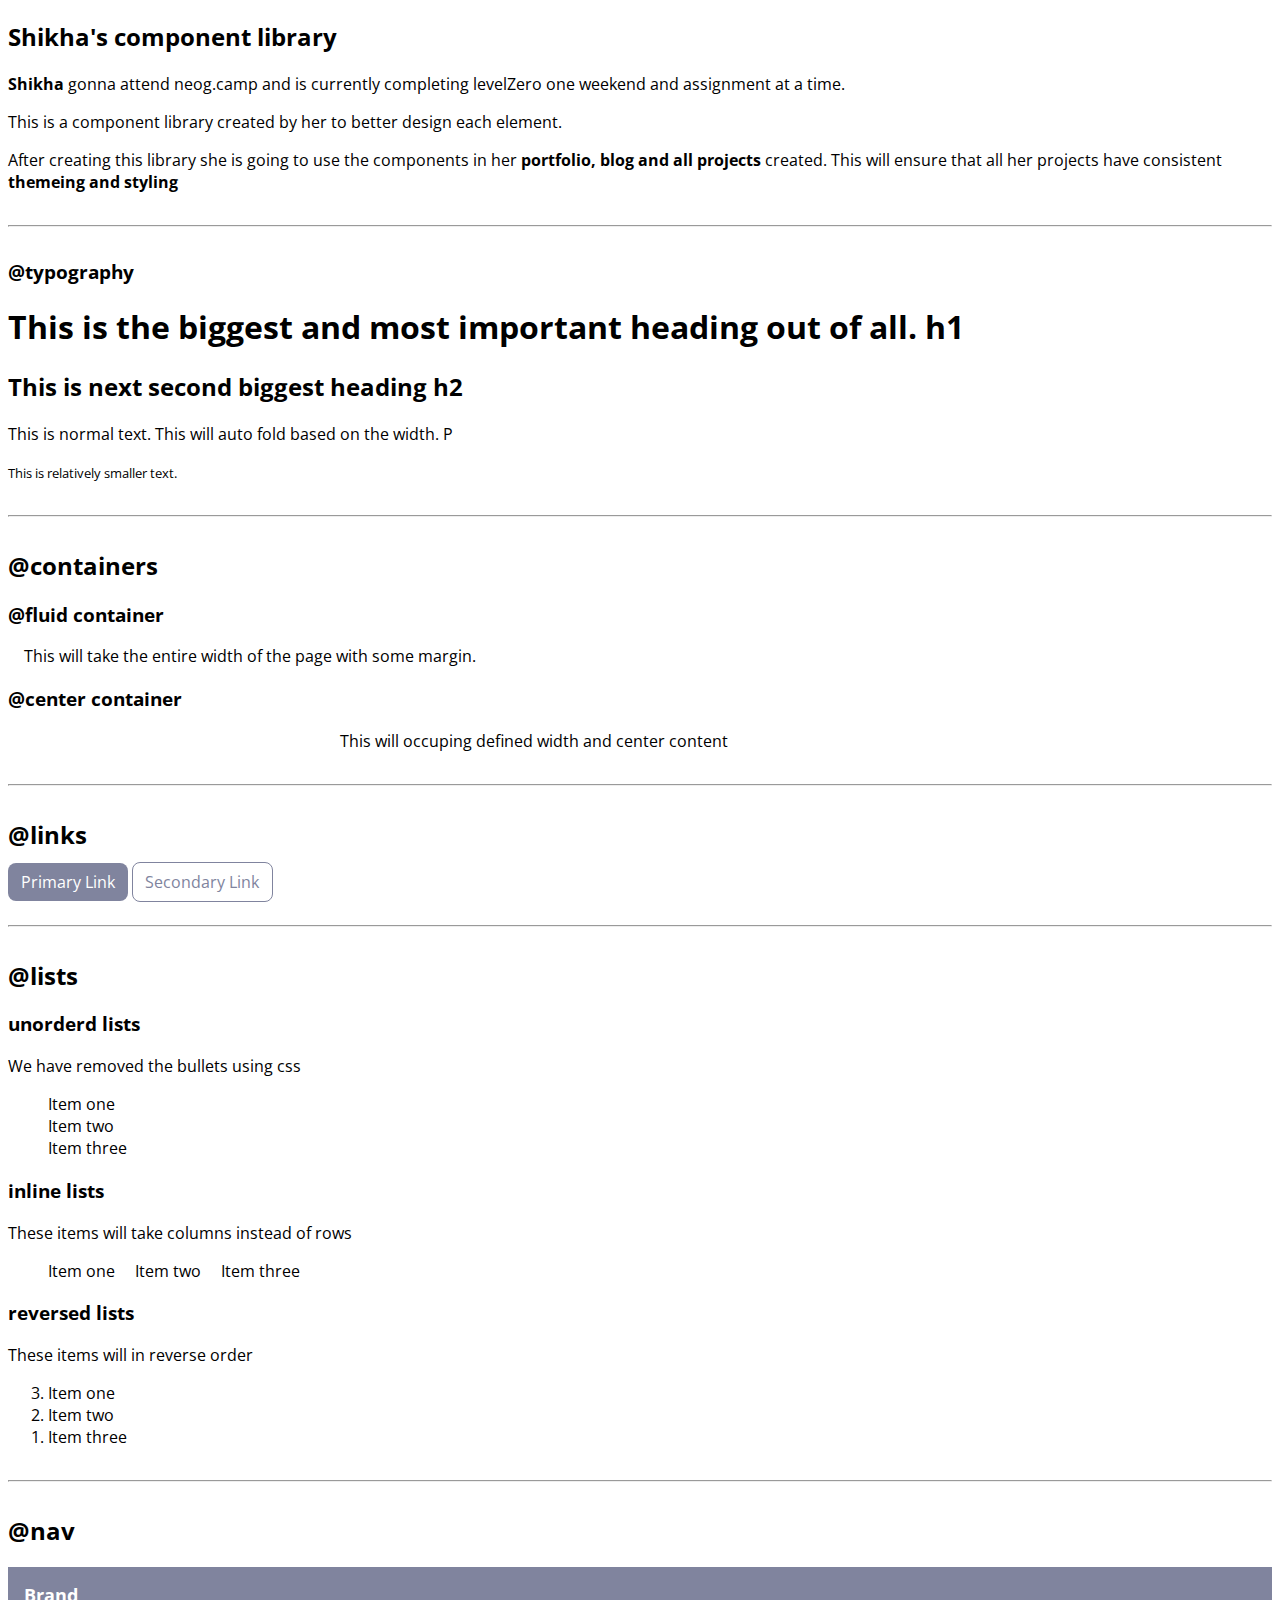
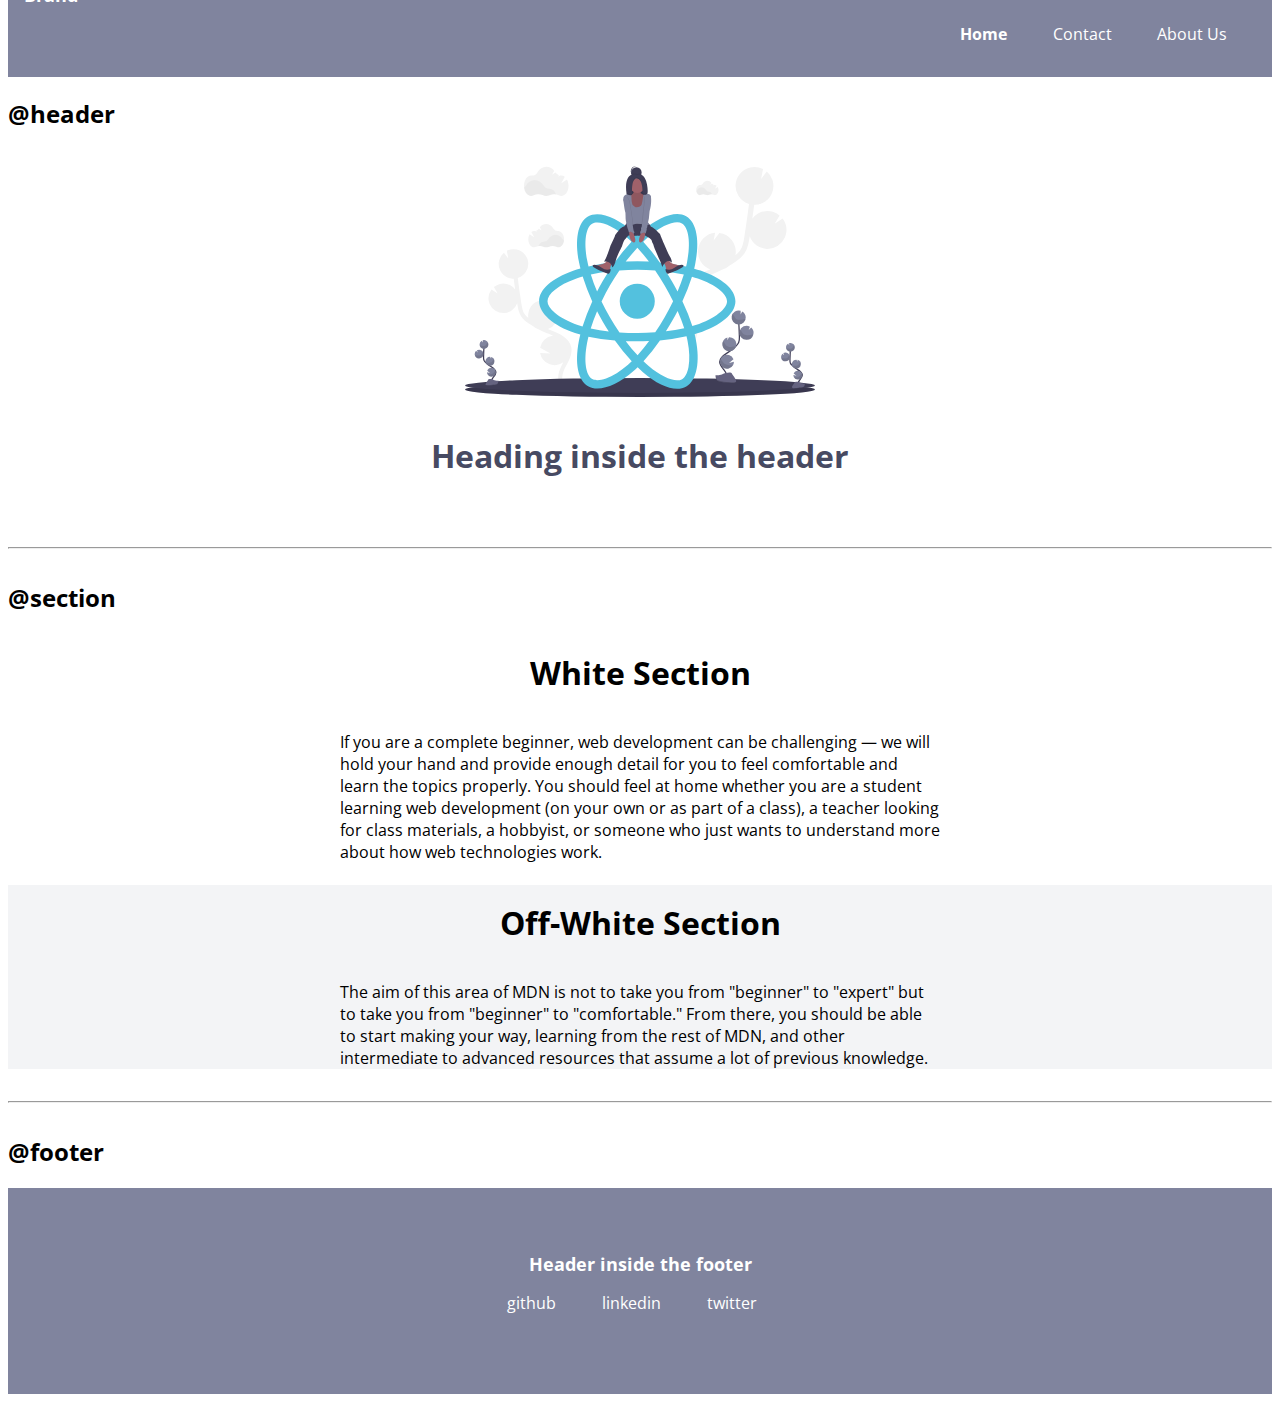
==== index.html @ 0074ef85 "footer done" ====
<!DOCTYPE html>
<html lang="en">

<head>
    <meta charset="UTF-8">
    <meta http-equiv="X-UA-Compatible" content="IE=edge">
    <meta name="viewport" content="width=device-width, initial-scale=1.0">
    <title>Component Library</title>
    <link href="style.css" rel="stylesheet" />
</head>

<body>
    <h2>Shikha's component library</h2>
    <p><b>Shikha</b> gonna attend neog.camp and is currently completing levelZero one weekend and assignment at a time.
    </p>
    <p>This is a component library created by her to better design each element.</p>
    <p>After creating this library she is going to use the components in her <b>portfolio, blog and all projects </b>
        created. This will ensure that all her projects have consistent <b>themeing and styling</b></p>

    <hr class="line-break">

    <h3>@typography</h3>
    <h1>This is the biggest and most important heading out of all. h1</h1>
    <h2>This is next second biggest heading h2</h2>
    <p>This is normal text. This will auto fold based on the width. P</p>
    <small> This is relatively smaller text. </small>

    <hr class="line-break">

    <h2>@containers</h2>
    <h3>@fluid container</h3>
    <div class="container fluid-container">This will take the entire width of the page with some margin.</div>

    <h3>@center container</h3>
    <div class="container container-center">This will occuping defined width and center content</div>

    <hr class="line-break">

    <h2>@links</h2>
    <a class="link link-primary" href="#">Primary Link</a>
    <a class="link link-secondary" href="#">Secondary Link</a>

    <hr class="line-break">

    <h2>@lists</h2>
    <h3>unorderd lists</h3>
    <p>We have removed the bullets using css</p>
    <ul class="list-nobullets">
        <li>Item one</li>
        <li>Item two</li>
        <li>Item three</li>
    </ul>

    <h3>inline lists</h3>
    <p>These items will take columns instead of rows</p>
    <ul class="list-nobullets">
        <li class="list-item-inline">Item one</li>
        <li class="list-item-inline">Item two</li>
        <li class="list-item-inline">Item three</li>
    </ul>

    <h3>reversed lists</h3>
    <p>These items will in reverse order</p>
    <ol reversed>
        <li>Item one</li>
        <li>Item two</li>
        <li>Item three</li>
    </ol>

    <hr class="line-break">

    <h2>@nav</h2>
    <nav class="navigation">
        <div class="nav-brand">Brand</div>
        <ul class="list-nobullets nav-pills">
            <li class="list-item-inline">
                <a class="link active" href="#">Home</a>
            </li>
            <li class="list-item-inline">
                <a class="link" href="#">Contact</a>
            </li>
            <li class="list-item-inline">
                <a class="link" href="#">About Us</a>
            </li>
        </ul>
    </nav>

    <h2>@header</h2>

    <header class="heading">
        <img class="heading-img" src="assets/images/react-headers.svg" />

        <h1 class="heading-text">Heading inside the header</h1>
    </header>


    <hr class="line-break">

    <h2>@section</h2>
    <section class="section">
        <div class="container container-center">
            <h1>White Section</h1>
            <p>If you are a complete beginner, web development can be challenging — we will hold your hand and provide
                enough detail for you to feel comfortable and learn the topics properly. You should feel at home whether
                you are a student learning web development (on your own or as part of a class), a teacher looking for
                class materials, a hobbyist, or someone who just wants to understand more about how web technologies
                work.</p>
        </div>
    </section>

    <section class="section ow">
        <div class="container container-center">
            <h1>Off-White Section</h1>
            <p>The aim of this area of MDN is not to take you from "beginner" to "expert" but to take you from
                "beginner" to "comfortable." From there, you should be able to start making your way, learning from the
                rest of MDN, and other intermediate to advanced resources that assume a lot of previous knowledge.</p>
        </div>
    </section>


    <hr class="line-break">

    <h2>@footer</h2>
    <footer class="footer">
        <div class="footer-heading">Header inside the footer</div>
            <ul class="list-nobullets">
                <li class="list-item-inline">
                    <a class="link" href="#">github</a>
                </li>
                <li class="list-item-inline">
                    <a class="link" href="#">linkedin</a>
                </li>
                <li class="list-item-inline">
                    <a class="link" href="#">twitter</a>
                </li>
            </ul>
    </footer>
</body>

</html>
---- style.css ----
@import url('https://fonts.googleapis.com/css2?family=Open+Sans:wght@300&display=swap');

:root{
    --primary-color: #80849E;
    --dark-grey:#474A62;
    --light-grey:#F3F4F6;
}

body{
    font-family: 'Open Sans', sans-serif;
}

/**Container**/
.container{
    padding: 0rem 1rem;
}
.container-center{
    max-width: 600px;
    margin: auto; 
}

/** links **/
.link{
    box-sizing: border-box;
    padding: 0.5rem 0.8rem;
    text-decoration: none;
}
.link-primary{
    background-color: var(--primary-color);
    border-radius: 0.5rem;
    color:white;
}
.link-secondary{
    border: 1px solid var(--primary-color);
    border-radius: 0.5rem;
    color:  var(--primary-color);
}

.line-break{
    margin: 2rem 0rem;
}

/** List **/
.list-nobullets{
    list-style-type: none;
}
.list-item-inline{
    display: inline;
    margin-right: 1rem;
}

/** nav **/
.navigation{
    padding: 1rem;
    background-color: var(--primary-color);
    color: white;
}
.navigation .nav-brand{
    font-weight: bold;
    font-size: 1.1rem;
}
.navigation .link{
    color: white;
}
.nav-pills{
    text-align: right;
}
.active{
    font-weight: bold;
}

/** header **/
.heading{
    padding: 1rem;
}
.heading .heading-img{
    max-width: 350px;
    display: block;
    margin: auto;
}
.heading .heading-text{
    text-align: center;
    color: var(--dark-grey);
    padding-top: 1rem;
}

/** sections **/
.section h1{
    text-align: center;
    padding: 1rem;
}
.ow{
    background-color: var(--light-grey);
}

/** footer **/
.footer{
    background-color: var(--primary-color);
    padding: 4rem 2rem;
    color: white;
    text-align: center;
}
.footer-heading{
    font-weight: bold;
    font-size: large;
}
.footer .link{
    color:white;
}
.footer ul{
    padding-inline-start: 0px;
}
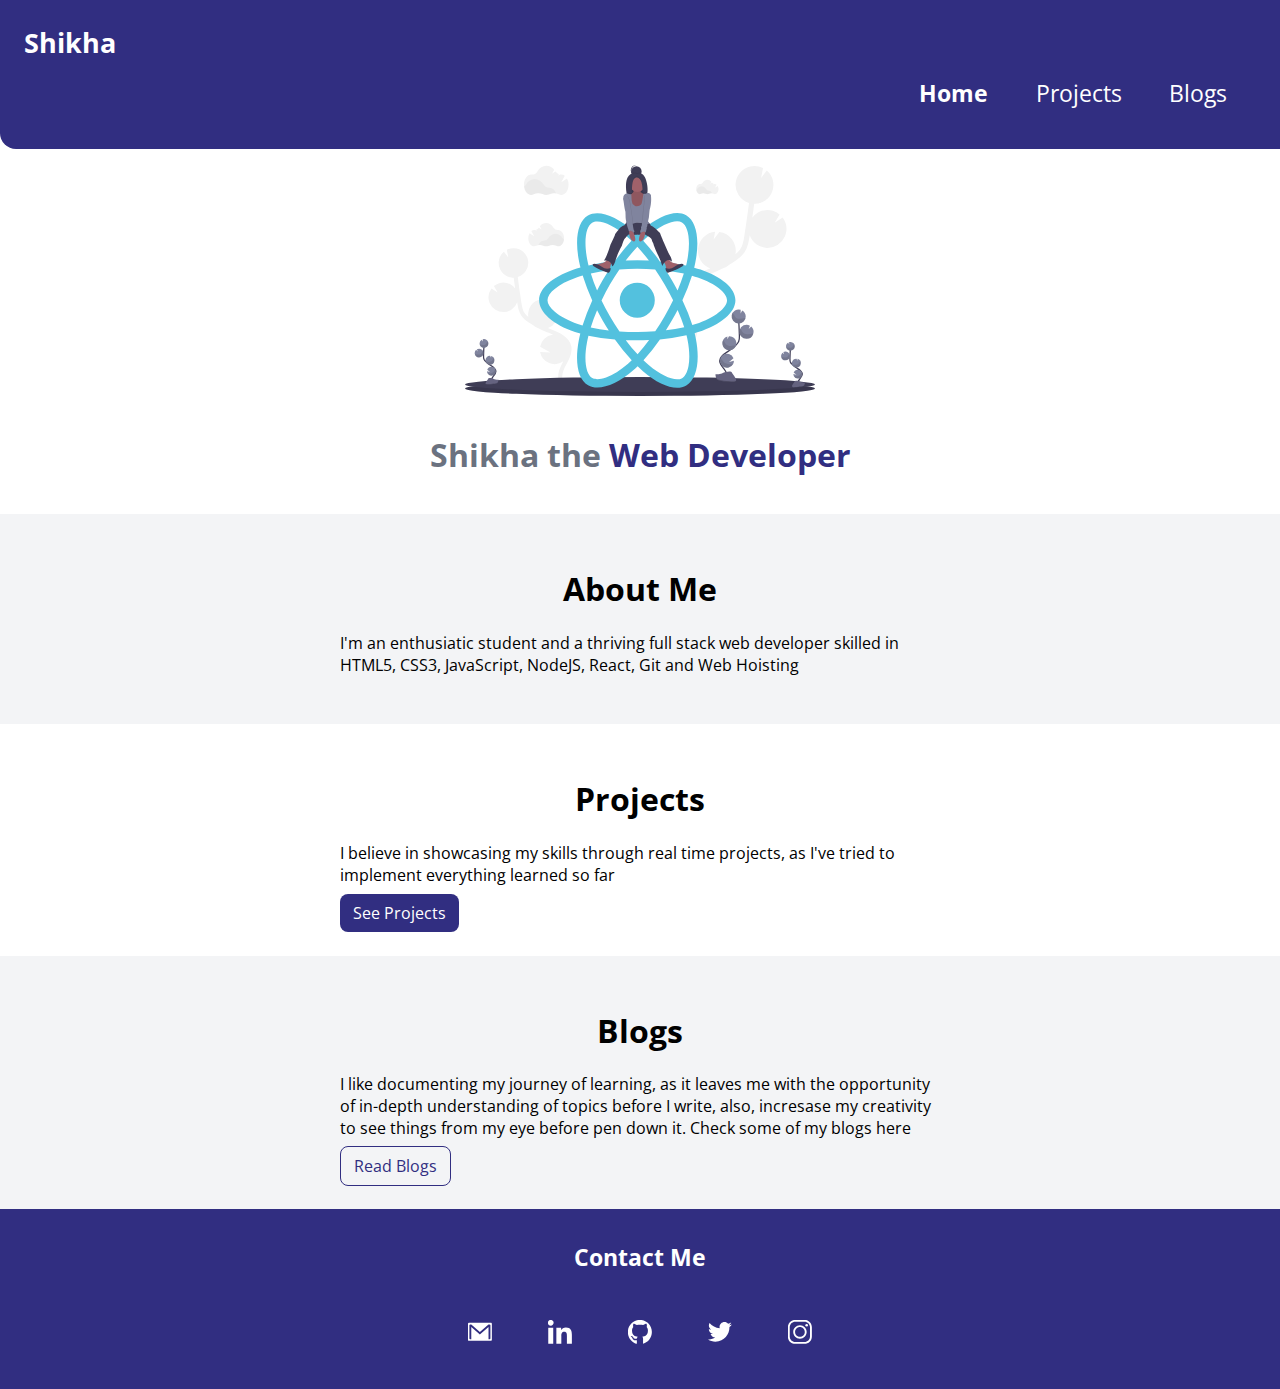
==== commit f4983814: "home page done" ====
--- a/index.html
+++ b/index.html
@@ -1,140 +1,87 @@
 <!DOCTYPE html>
 <html lang="en">
-
 <head>
     <meta charset="UTF-8">
     <meta http-equiv="X-UA-Compatible" content="IE=edge">
     <meta name="viewport" content="width=device-width, initial-scale=1.0">
-    <title>Component Library</title>
-    <link href="style.css" rel="stylesheet" />
+    <title>Shikha portfolio</title>
+    <link rel='stylesheet'href="style.css" />
 </head>
-
 <body>
-    <h2>Shikha's component library</h2>
-    <p><b>Shikha</b> gonna attend neog.camp and is currently completing levelZero one weekend and assignment at a time.
-    </p>
-    <p>This is a component library created by her to better design each element.</p>
-    <p>After creating this library she is going to use the components in her <b>portfolio, blog and all projects </b>
-        created. This will ensure that all her projects have consistent <b>themeing and styling</b></p>
-
-    <hr class="line-break">
-
-    <h3>@typography</h3>
-    <h1>This is the biggest and most important heading out of all. h1</h1>
-    <h2>This is next second biggest heading h2</h2>
-    <p>This is normal text. This will auto fold based on the width. P</p>
-    <small> This is relatively smaller text. </small>
-
-    <hr class="line-break">
-
-    <h2>@containers</h2>
-    <h3>@fluid container</h3>
-    <div class="container fluid-container">This will take the entire width of the page with some margin.</div>
-
-    <h3>@center container</h3>
-    <div class="container container-center">This will occuping defined width and center content</div>
-
-    <hr class="line-break">
-
-    <h2>@links</h2>
-    <a class="link link-primary" href="#">Primary Link</a>
-    <a class="link link-secondary" href="#">Secondary Link</a>
-
-    <hr class="line-break">
-
-    <h2>@lists</h2>
-    <h3>unorderd lists</h3>
-    <p>We have removed the bullets using css</p>
-    <ul class="list-nobullets">
-        <li>Item one</li>
-        <li>Item two</li>
-        <li>Item three</li>
-    </ul>
-
-    <h3>inline lists</h3>
-    <p>These items will take columns instead of rows</p>
-    <ul class="list-nobullets">
-        <li class="list-item-inline">Item one</li>
-        <li class="list-item-inline">Item two</li>
-        <li class="list-item-inline">Item three</li>
-    </ul>
-
-    <h3>reversed lists</h3>
-    <p>These items will in reverse order</p>
-    <ol reversed>
-        <li>Item one</li>
-        <li>Item two</li>
-        <li>Item three</li>
-    </ol>
-
-    <hr class="line-break">
-
-    <h2>@nav</h2>
     <nav class="navigation">
-        <div class="nav-brand">Brand</div>
+        <div class="nav-brand">Shikha</div>
         <ul class="list-nobullets nav-pills">
             <li class="list-item-inline">
                 <a class="link active" href="#">Home</a>
             </li>
             <li class="list-item-inline">
-                <a class="link" href="#">Contact</a>
+                <a class="link" href="#">Projects</a>
             </li>
             <li class="list-item-inline">
-                <a class="link" href="#">About Us</a>
+                <a class="link" href="#">Blogs</a>
             </li>
         </ul>
     </nav>
 
-    <h2>@header</h2>
-
     <header class="heading">
         <img class="heading-img" src="assets/images/react-headers.svg" />
-
-        <h1 class="heading-text">Heading inside the header</h1>
+        <h1 class="heading-text">Shikha the <span class="heading-keywords">Web Developer</span></h1>
     </header>
 
+    <section class="section ow">
+        <div class="container container-center">
+            <h1>About Me</h1>
+            <p>I'm an enthusiatic student and a thriving full stack web developer skilled in HTML5, 
+                CSS3, JavaScript, NodeJS, React, Git and Web Hoisting
+            </p>
+        </div>
+    </section>
 
-    <hr class="line-break">
-
-    <h2>@section</h2>
     <section class="section">
         <div class="container container-center">
-            <h1>White Section</h1>
-            <p>If you are a complete beginner, web development can be challenging — we will hold your hand and provide
-                enough detail for you to feel comfortable and learn the topics properly. You should feel at home whether
-                you are a student learning web development (on your own or as part of a class), a teacher looking for
-                class materials, a hobbyist, or someone who just wants to understand more about how web technologies
-                work.</p>
+            <h1>Projects</h1>
+            <p>I believe in showcasing my skills through real time projects, as I've tried to implement
+                 everything learned so far
+            </p>
+            <a class="link link-primary" href="#">See Projects</a>
         </div>
     </section>
 
     <section class="section ow">
         <div class="container container-center">
-            <h1>Off-White Section</h1>
-            <p>The aim of this area of MDN is not to take you from "beginner" to "expert" but to take you from
-                "beginner" to "comfortable." From there, you should be able to start making your way, learning from the
-                rest of MDN, and other intermediate to advanced resources that assume a lot of previous knowledge.</p>
+            <h1>Blogs</h1>
+            <p>I like documenting my journey of learning, as it leaves me with the opportunity of in-depth
+               understanding of topics before I write, also, incresase my creativity to see things from my eye before pen down it.
+               Check some of my blogs here
+            </p>
+            <a class="link link-secondary" href="#">Read Blogs</a>
         </div>
     </section>
 
+    <footer class="footer">
+        <div class="footer-heading">Contact Me</div>
+            <div class="contact-div">
+                    <a class="link" href="mailto:shikhakumarisingh9715@gmail.com">
+                        <img class ="link-conatct" src="assets/images/mail.svg">
+                    </a>
+                             
+                    <a class="link" href="https://www.linkedin.com/in/shikha-kumari-6a6b18169/">
+                        <img class ="link-conatct" src="assets/images/linkedin.svg">
+                    </a>               
+               
+                    <a class="link" href="https://github.com/SHIKHASINGH1506">
+                        <img class ="link-conatct" src="assets/images/github.svg">
+                    </a>              
+               
+                    <a class="link" href="https://twitter.com/ShikhaK49176476">
+                        <img class ="link-conatct" src="assets/images/twitter.svg">
+                    </a>               
+               
+                    <a class="link" href="https://www.instagram.com/shikha.png/">
+                        <img class ="link-conatct" src="assets/images/instagram.svg">
+                    </a>              
+           </div>
+    </footer>
 
-    <hr class="line-break">
-
-    <h2>@footer</h2>
-    <footer class="footer">
-        <div class="footer-heading">Header inside the footer</div>
-            <ul class="list-nobullets">
-                <li class="list-item-inline">
-                    <a class="link" href="#">github</a>
-                </li>
-                <li class="list-item-inline">
-                    <a class="link" href="#">linkedin</a>
-                </li>
-                <li class="list-item-inline">
-                    <a class="link" href="#">twitter</a>
-                </li>
-            </ul>
-    </footer>
 </body>
-
 </html>--- a/style.css
+++ b/style.css
@@ -1,13 +1,16 @@
 @import url('https://fonts.googleapis.com/css2?family=Open+Sans:wght@300&display=swap');
 
 :root{
-    --primary-color: #80849E;
-    --dark-grey:#474A62;
+    --primary-color: #312E81;
+    --dark-grey:#6B7280;
     --light-grey:#F3F4F6;
+    --font-size: 1.44rem;
+    --brnad-font-size: 1.7rem;
 }
 
 body{
     font-family: 'Open Sans', sans-serif;
+    margin: 0px;
 }
 
 /**Container**/
@@ -47,17 +50,19 @@
 .list-item-inline{
     display: inline;
     margin-right: 1rem;
+    font-size: var(--font-size);
 }
 
 /** nav **/
 .navigation{
-    padding: 1rem;
+    padding: 1.5rem;
     background-color: var(--primary-color);
     color: white;
+    border-bottom-left-radius: 1rem;
 }
 .navigation .nav-brand{
     font-weight: bold;
-    font-size: 1.1rem;
+    font-size: var(--brnad-font-size);
 }
 .navigation .link{
     color: white;
@@ -83,11 +88,17 @@
     color: var(--dark-grey);
     padding-top: 1rem;
 }
+.heading-keywords{
+    color: var(--primary-color);
+}
 
 /** sections **/
+.section{
+    padding: 2rem;
+}
 .section h1{
     text-align: center;
-    padding: 1rem;
+    /* padding: 1rem; */
 }
 .ow{
     background-color: var(--light-grey);
@@ -96,17 +107,24 @@
 /** footer **/
 .footer{
     background-color: var(--primary-color);
-    padding: 4rem 2rem;
+    padding: 2rem 1rem;
     color: white;
     text-align: center;
 }
 .footer-heading{
     font-weight: bold;
-    font-size: large;
+    font-size: 1.44rem;
+    padding-bottom: 1rem;
 }
-.footer .link{
-    color:white;
+.contact-div{
+    display: flex;
+    justify-content: space-around;
+    width:800px;
+    max-width: 25em;
+    margin-left: auto;
+    margin-right: auto;
+    margin-top: 1.4em;
 }
-.footer ul{
-    padding-inline-start: 0px;
+.link-conatct{
+    width:1.5em;
 }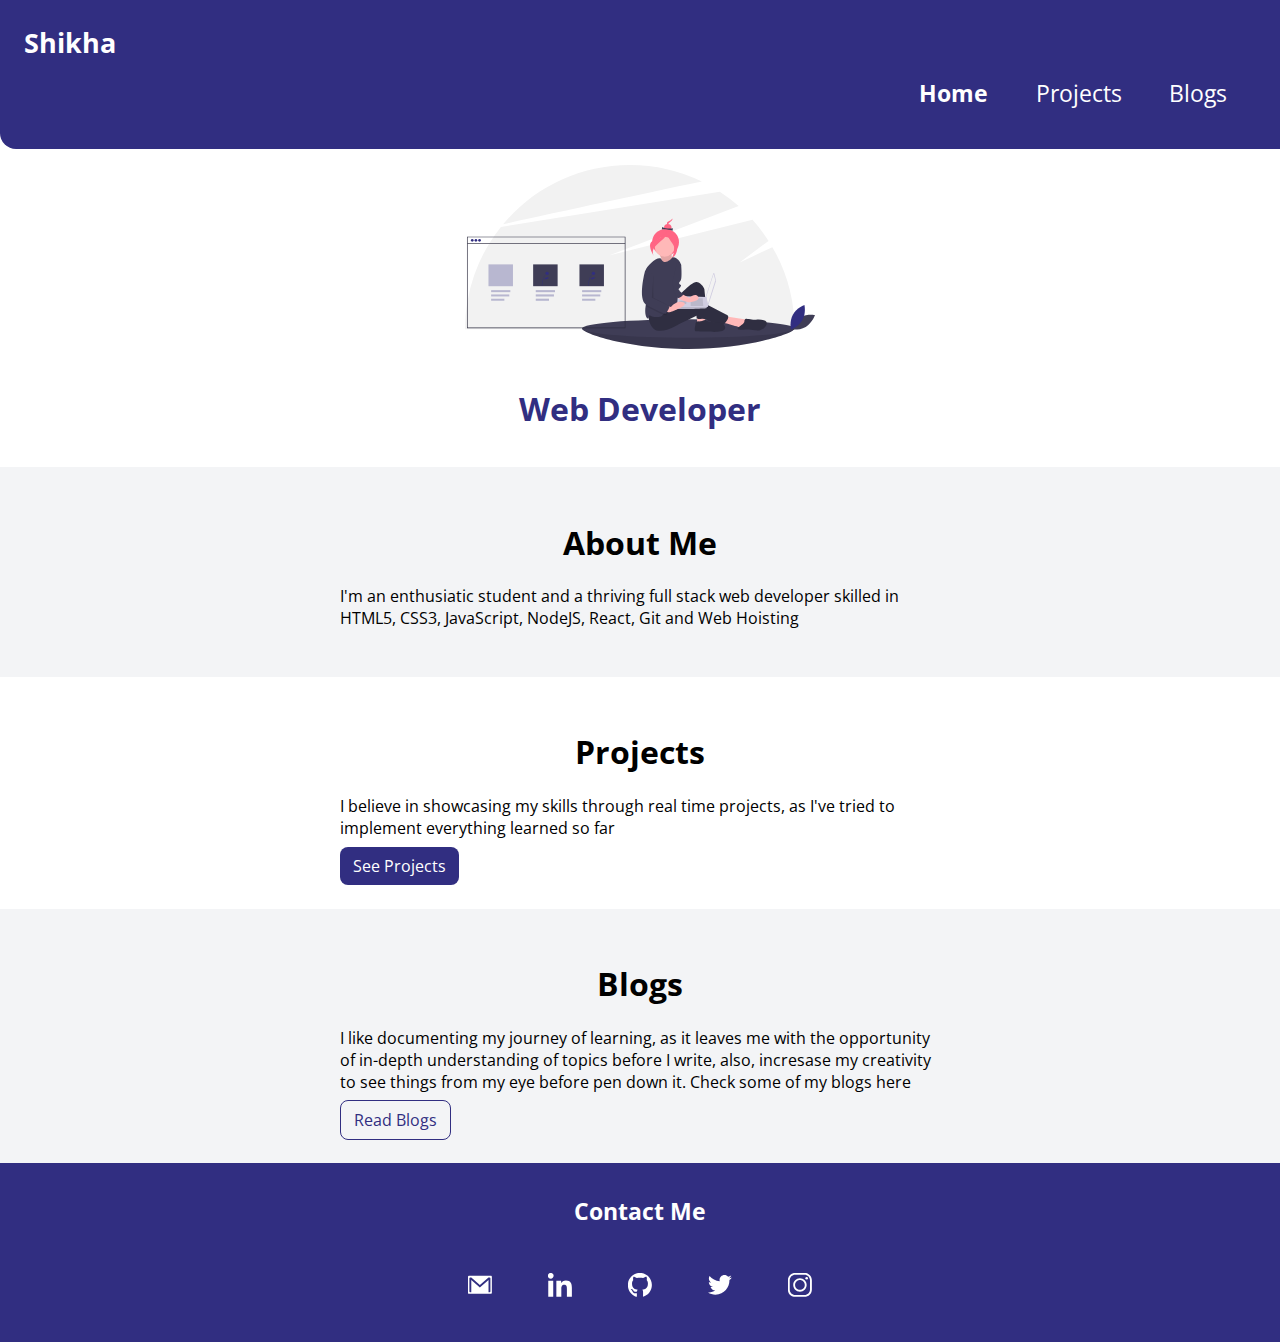
==== commit 51d8a8a3: "Blog page completed" ====
--- a/index.html
+++ b/index.html
@@ -4,7 +4,7 @@
     <meta charset="UTF-8">
     <meta http-equiv="X-UA-Compatible" content="IE=edge">
     <meta name="viewport" content="width=device-width, initial-scale=1.0">
-    <title>Shikha portfolio</title>
+    <title>Home</title>
     <link rel='stylesheet'href="style.css" />
 </head>
 <body>
@@ -15,17 +15,17 @@
                 <a class="link active" href="#">Home</a>
             </li>
             <li class="list-item-inline">
-                <a class="link" href="#">Projects</a>
+                <a class="link" href="project.html">Projects</a>
             </li>
             <li class="list-item-inline">
-                <a class="link" href="#">Blogs</a>
+                <a class="link" href="blogs.html">Blogs</a>
             </li>
         </ul>
     </nav>
 
     <header class="heading">
-        <img class="heading-img" src="assets/images/react-headers.svg" />
-        <h1 class="heading-text">Shikha the <span class="heading-keywords">Web Developer</span></h1>
+        <img class="heading-img" src="assets/images/home.svg" />
+        <h1 class="heading-text"><span class="heading-keywords">Web Developer</span></h1>
     </header>
 
     <section class="section ow">
@@ -43,7 +43,7 @@
             <p>I believe in showcasing my skills through real time projects, as I've tried to implement
                  everything learned so far
             </p>
-            <a class="link link-primary" href="#">See Projects</a>
+            <a class="link link-primary" href="project.html">See Projects</a>
         </div>
     </section>
 
@@ -54,7 +54,7 @@
                understanding of topics before I write, also, incresase my creativity to see things from my eye before pen down it.
                Check some of my blogs here
             </p>
-            <a class="link link-secondary" href="#">Read Blogs</a>
+            <a class="link link-secondary" href="blogs.html">Read Blogs</a>
         </div>
     </section>
 
--- a/style.css
+++ b/style.css
@@ -16,10 +16,19 @@
 /**Container**/
 .container{
     padding: 0rem 1rem;
+    border-radius: 1em;
 }
 .container-center{
     max-width: 600px;
     margin: auto; 
+}
+.div-content{
+    margin: 2rem 0rem 4rem 0rem;
+}
+.container-pages{
+    /* margin-left: auto; */
+    /* margin-right: auto; */
+    padding: 2em;
 }
 
 /** links **/
@@ -32,6 +41,7 @@
     background-color: var(--primary-color);
     border-radius: 0.5rem;
     color:white;
+    max-width: 140px;
 }
 .link-secondary{
     border: 1px solid var(--primary-color);
@@ -96,12 +106,20 @@
 .section{
     padding: 2rem;
 }
+.section-pages{
+    margin: 0em;
+}
 .section h1{
     text-align: center;
     /* padding: 1rem; */
 }
 .ow{
     background-color: var(--light-grey);
+}
+.section .heading-project{
+    text-align: left;
+    padding-bottom: 1rem;
+    margin-block-start: 0em;
 }
 
 /** footer **/
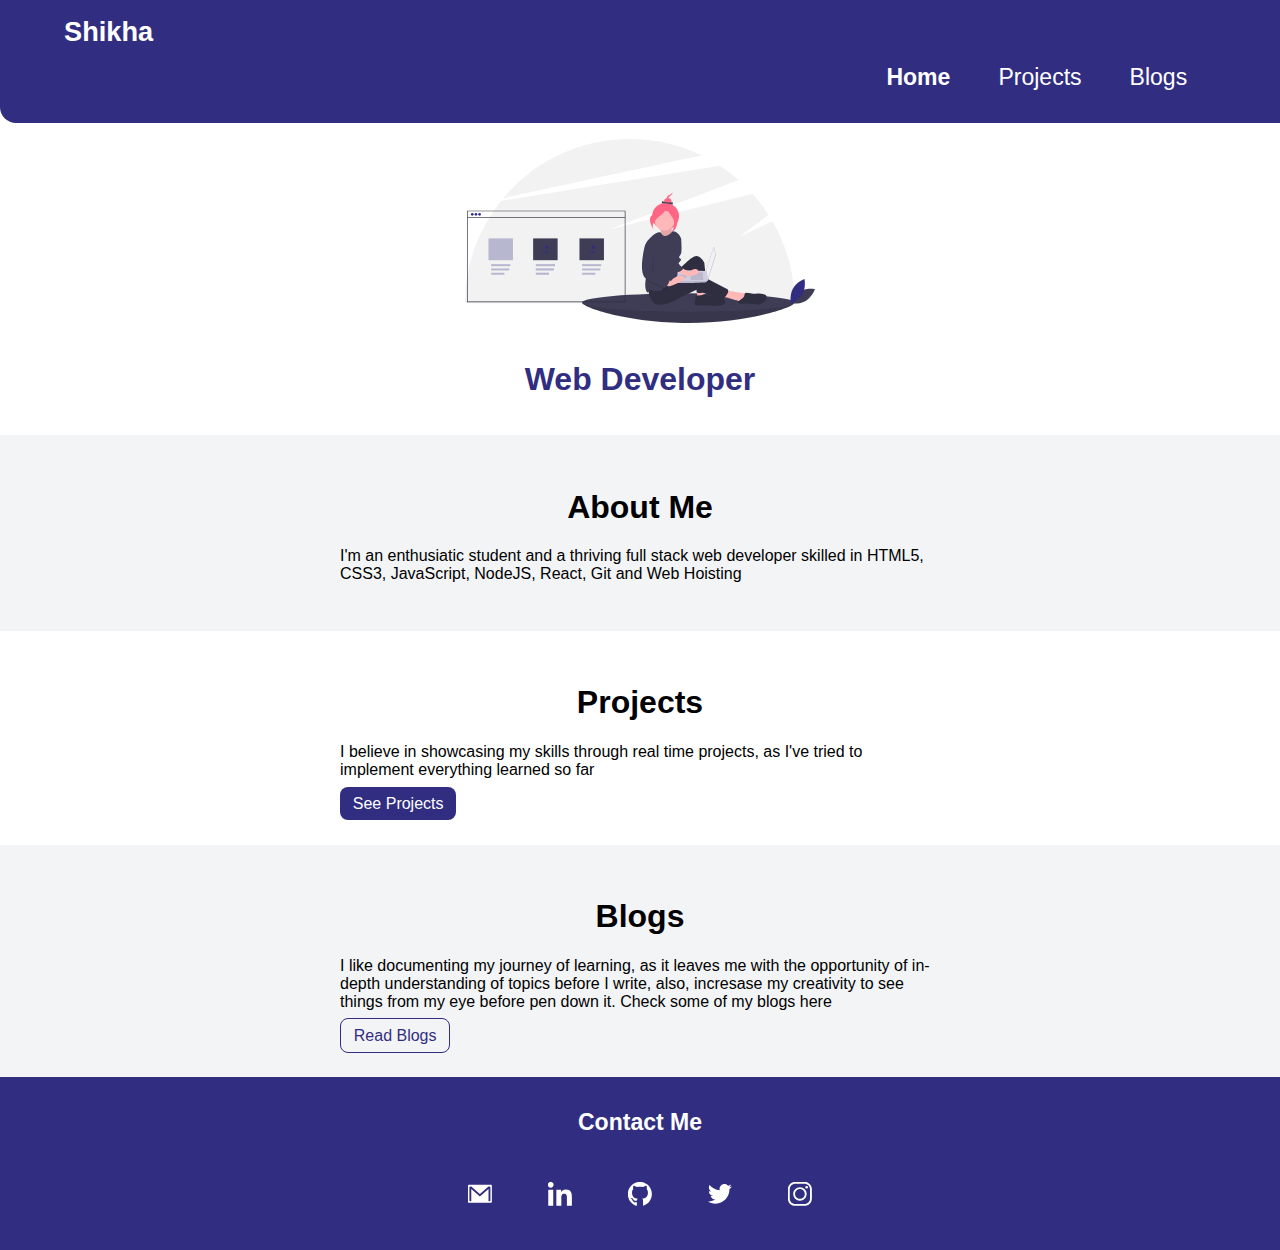
==== commit 622cd287: "nav padding improved" ====
--- a/index.html
+++ b/index.html
@@ -4,12 +4,14 @@
     <meta charset="UTF-8">
     <meta http-equiv="X-UA-Compatible" content="IE=edge">
     <meta name="viewport" content="width=device-width, initial-scale=1.0">
-    <title>Home</title>
+    <title> Home | Shikha</title>
     <link rel='stylesheet'href="style.css" />
 </head>
 <body>
     <nav class="navigation">
-        <div class="nav-brand">Shikha</div>
+        <div class="nav-brand">
+            Shikha
+        </div>
         <ul class="list-nobullets nav-pills">
             <li class="list-item-inline">
                 <a class="link active" href="#">Home</a>
@@ -25,7 +27,7 @@
 
     <header class="heading">
         <img class="heading-img" src="assets/images/home.svg" />
-        <h1 class="heading-text"><span class="heading-keywords">Web Developer</span></h1>
+        <h1 class="heading-text heading-keywords"><span class="heading-keywords">Web Developer</span></h1>
     </header>
 
     <section class="section ow">
--- a/style.css
+++ b/style.css
@@ -1,15 +1,14 @@
-@import url('https://fonts.googleapis.com/css2?family=Open+Sans:wght@300&display=swap');
-
 :root{
     --primary-color: #312E81;
     --dark-grey:#6B7280;
     --light-grey:#F3F4F6;
     --font-size: 1.44rem;
+    --font-size2: 2rem;
     --brnad-font-size: 1.7rem;
 }
 
 body{
-    font-family: 'Open Sans', sans-serif;
+    font-family: 'Montserrat', sans-serif;
     margin: 0px;
 }
 
@@ -65,7 +64,7 @@
 
 /** nav **/
 .navigation{
-    padding: 1.5rem;
+    padding: 1rem 4rem;
     background-color: var(--primary-color);
     color: white;
     border-bottom-left-radius: 1rem;
@@ -79,6 +78,7 @@
 }
 .nav-pills{
     text-align: right;
+    padding-left: 0px;
 }
 .active{
     font-weight: bold;
@@ -145,4 +145,17 @@
 }
 .link-conatct{
     width:1.5em;
+}
+
+ /* Media Query  */
+@media (max-width: 480px) {
+    .nav-brand {
+        font-size: var(--fontSize2);
+        padding-left: 0em;
+        padding-bottom: 1em;
+        text-align: center;
+    }
+    .nav-pills {
+        text-align: center;
+    }
 }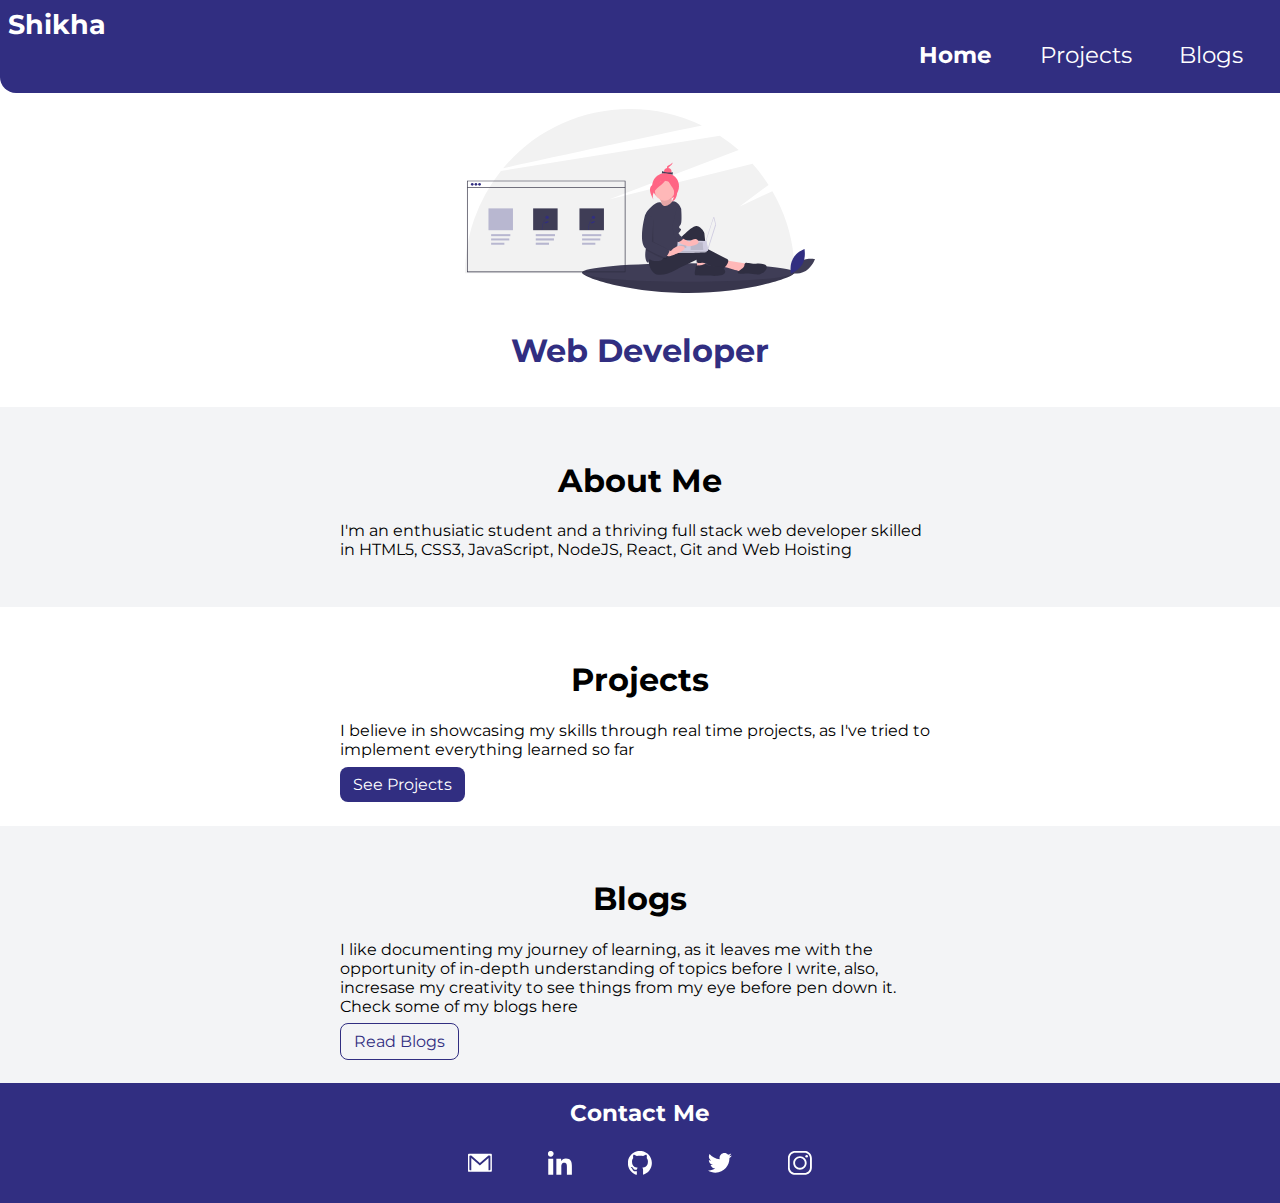
==== commit 607fb716: "padding reduced" ====
--- a/index.html
+++ b/index.html
@@ -6,6 +6,9 @@
     <meta name="viewport" content="width=device-width, initial-scale=1.0">
     <title> Home | Shikha</title>
     <link rel='stylesheet'href="style.css" />
+    <link rel="preconnect" href="https://fonts.googleapis.com">
+    <link rel="preconnect" href="https://fonts.gstatic.com" crossorigin>
+    <link href="https://fonts.googleapis.com/css2?family=Montserrat:ital,wght@0,300;0,400;1,400&display=swap" rel="stylesheet">
 </head>
 <body>
     <nav class="navigation">
--- a/style.css
+++ b/style.css
@@ -53,6 +53,9 @@
 }
 
 /** List **/
+ul{
+    margin-block-start: 0;
+}
 .list-nobullets{
     list-style-type: none;
 }
@@ -64,7 +67,7 @@
 
 /** nav **/
 .navigation{
-    padding: 1rem 4rem;
+    padding: 0.5rem;
     background-color: var(--primary-color);
     color: white;
     border-bottom-left-radius: 1rem;
@@ -125,7 +128,7 @@
 /** footer **/
 .footer{
     background-color: var(--primary-color);
-    padding: 2rem 1rem;
+    padding: 1rem 1rem;
     color: white;
     text-align: center;
 }
@@ -141,7 +144,6 @@
     max-width: 25em;
     margin-left: auto;
     margin-right: auto;
-    margin-top: 1.4em;
 }
 .link-conatct{
     width:1.5em;
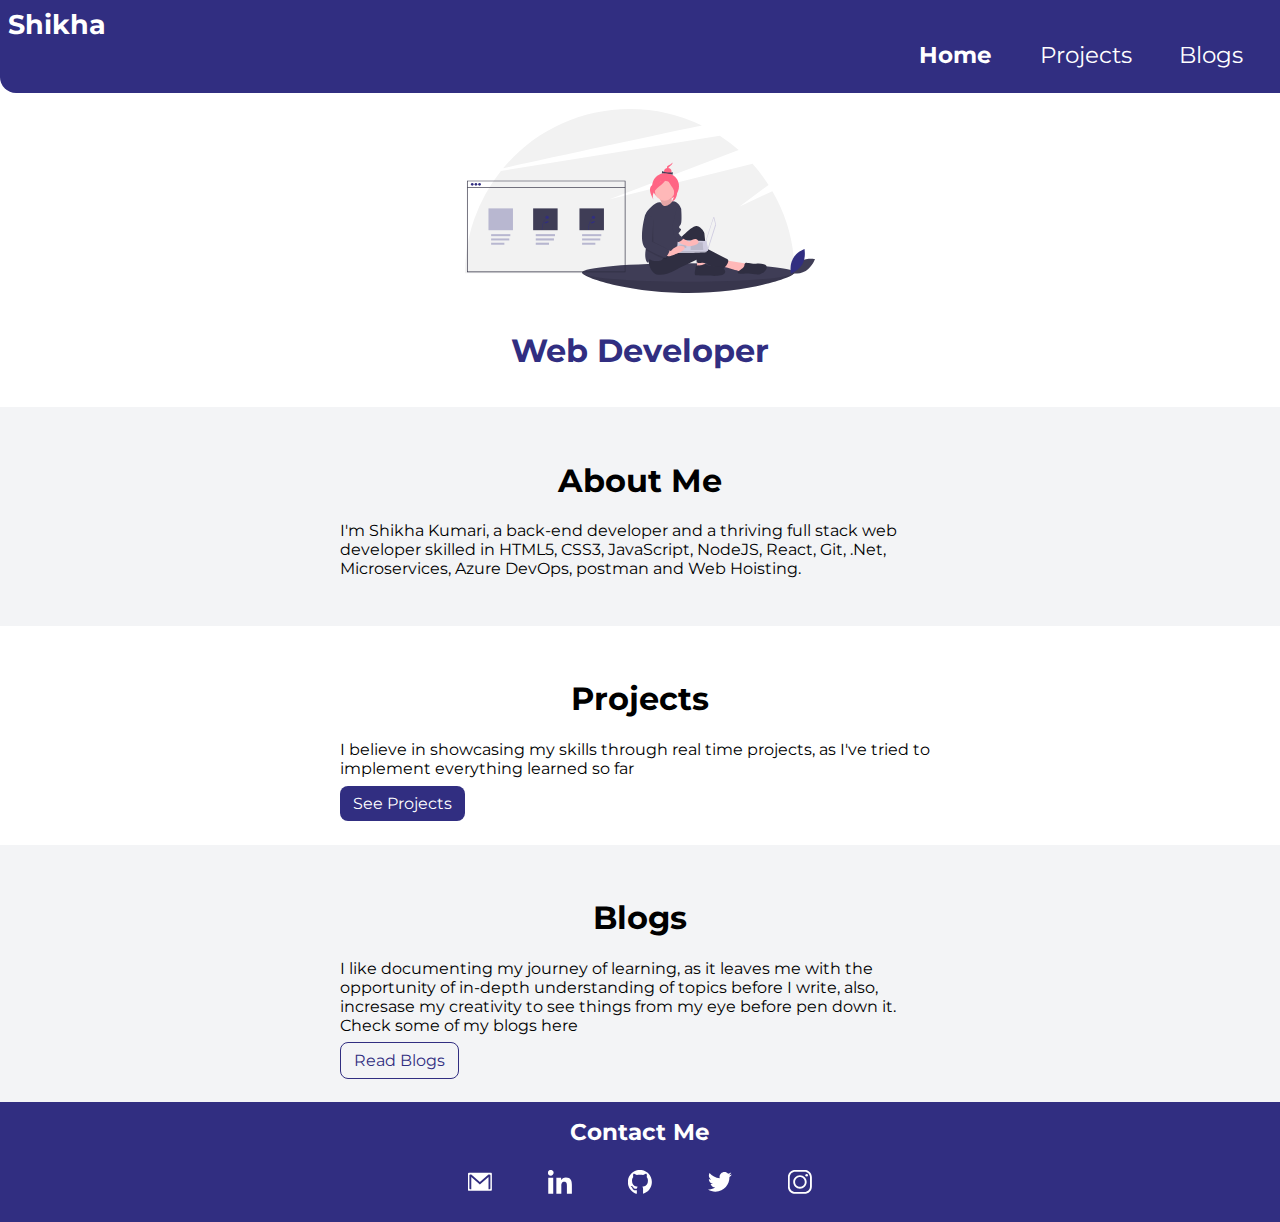
==== commit 77286efa: "Modified introduction" ====
--- a/index.html
+++ b/index.html
@@ -36,8 +36,8 @@
     <section class="section ow">
         <div class="container container-center">
             <h1>About Me</h1>
-            <p>I'm an enthusiatic student and a thriving full stack web developer skilled in HTML5, 
-                CSS3, JavaScript, NodeJS, React, Git and Web Hoisting
+            <p>I'm Shikha Kumari, a back-end developer and a thriving full stack web developer skilled in HTML5, 
+                CSS3, JavaScript, NodeJS, React, Git, .Net, Microservices, Azure DevOps, postman and Web Hoisting.
             </p>
         </div>
     </section>
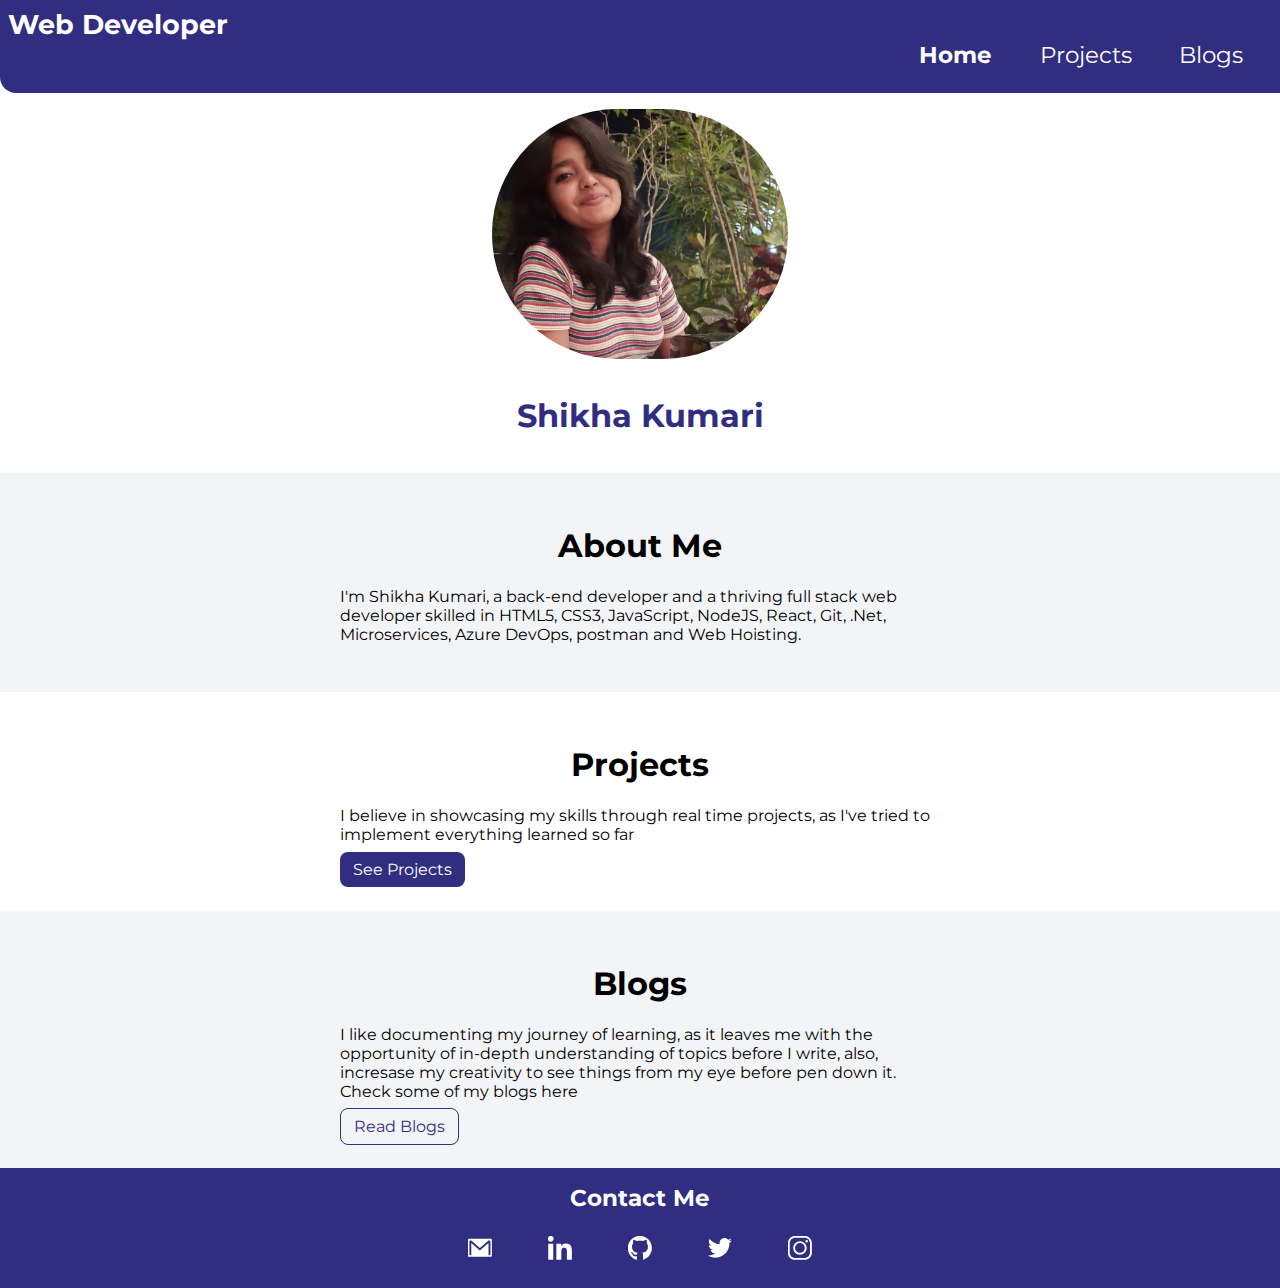
==== commit 841773bd: "Added profile photot" ====
--- a/index.html
+++ b/index.html
@@ -13,7 +13,7 @@
 <body>
     <nav class="navigation">
         <div class="nav-brand">
-            Shikha
+            Web Developer
         </div>
         <ul class="list-nobullets nav-pills">
             <li class="list-item-inline">
@@ -29,8 +29,8 @@
     </nav>
 
     <header class="heading">
-        <img class="heading-img" src="assets/images/home.svg" />
-        <h1 class="heading-text heading-keywords"><span class="heading-keywords">Web Developer</span></h1>
+        <img class="heading-img" src="assets/images/profile-21.jpeg" />
+        <h1 class="heading-text heading-keywords"><span class="heading-keywords">Shikha Kumari</span></h1>
     </header>
 
     <section class="section ow">
--- a/style.css
+++ b/style.css
@@ -93,8 +93,10 @@
 }
 .heading .heading-img{
     max-width: 350px;
+    max-height: 250px;
     display: block;
     margin: auto;
+    border-radius: 10rem;
 }
 .heading .heading-text{
     text-align: center;
